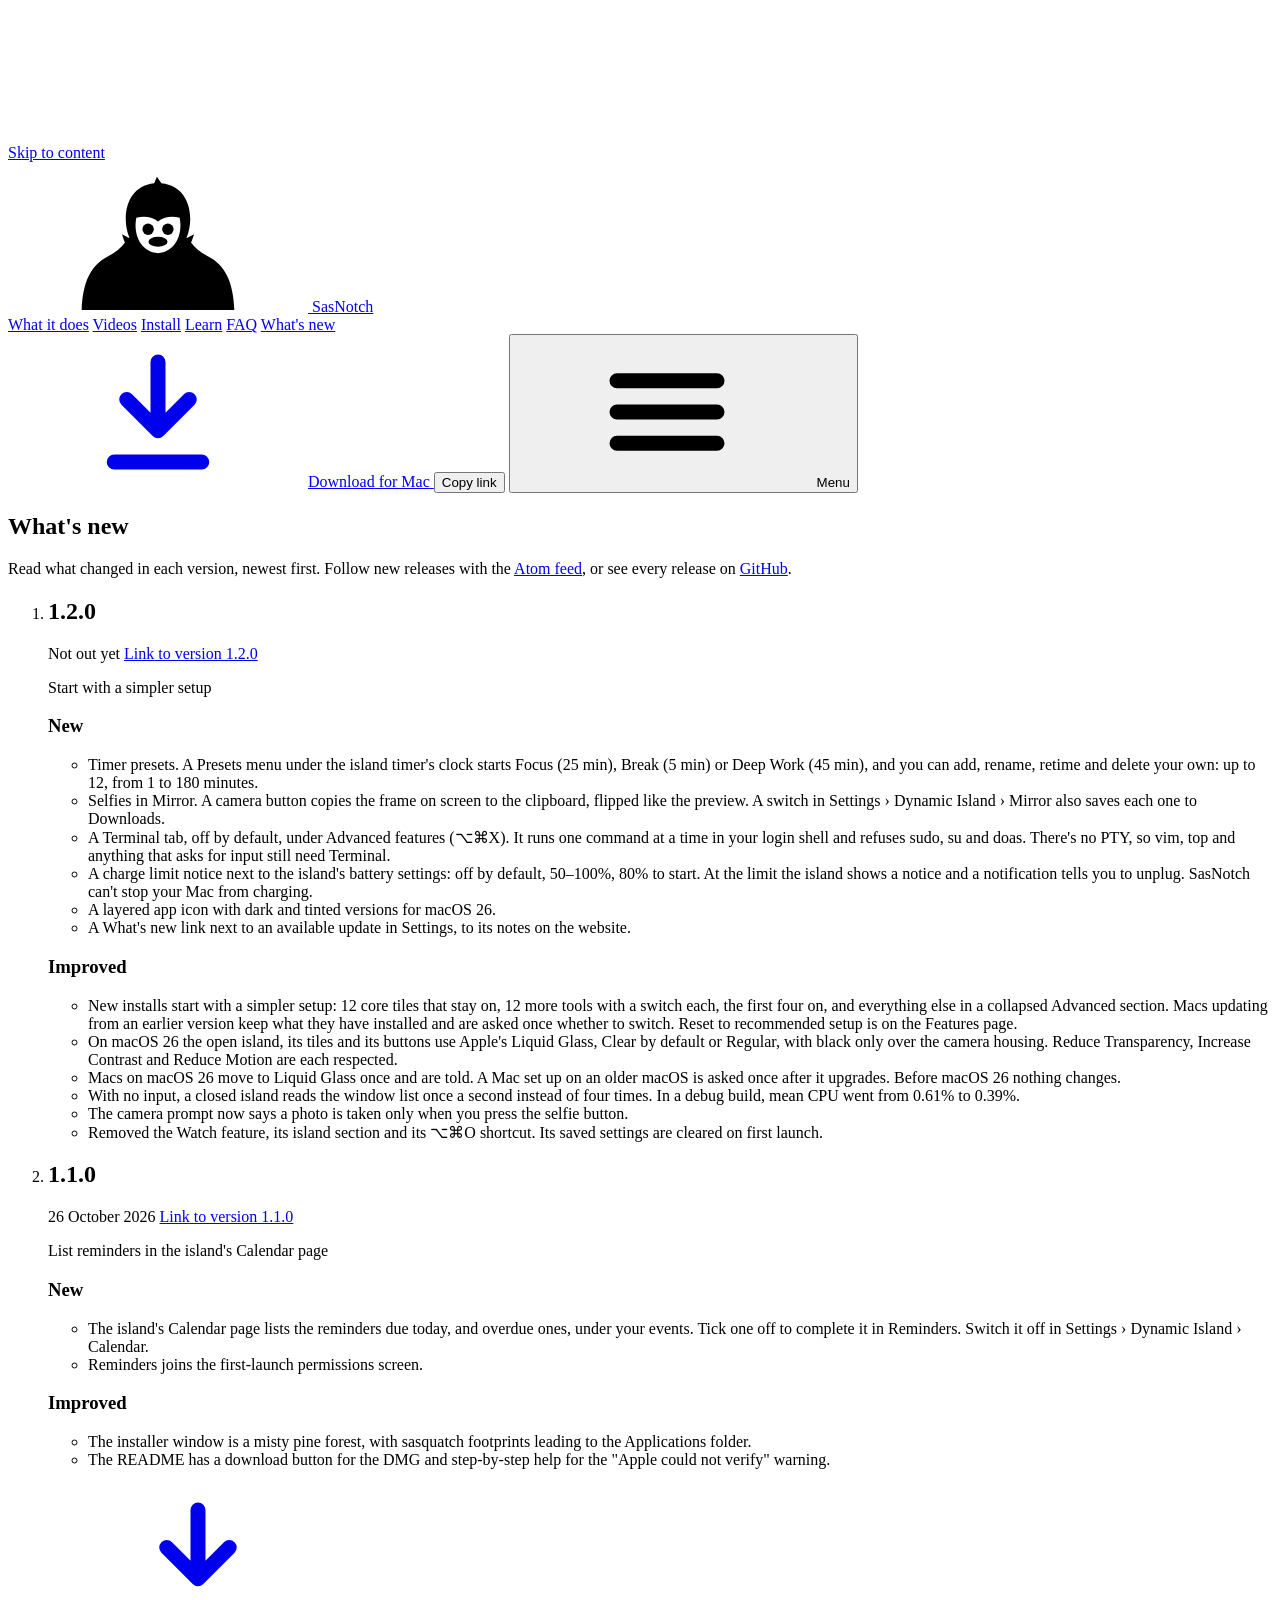
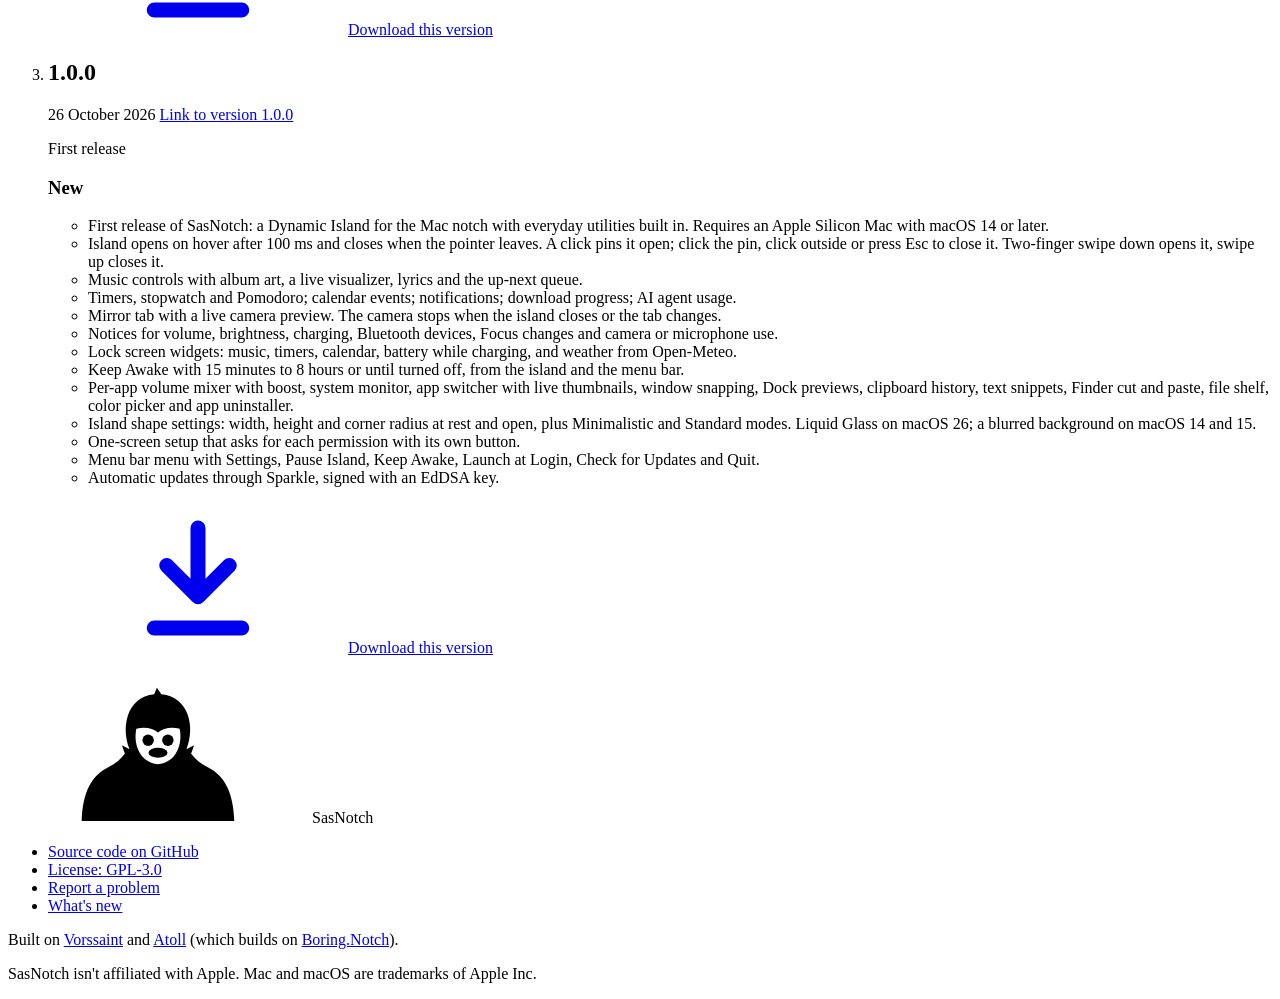
==== public/updates/index.html @ d760af72 "Add generated update notes: /updates page, Atom feed and home card data/releases.json holds the note" ====
<!doctype html>
<!-- Generated by tools/build-site.mjs from data/releases.json. Don't edit by hand. -->
<html lang="en">
<head>
  <meta charset="utf-8">
  <meta name="viewport" content="width=device-width, initial-scale=1">
  <title>What's new in SasNotch</title>
  <meta name="description" content="What changed in each version of SasNotch, the free notch app for Mac.">
  <link rel="canonical" href="https://sasnotch.vercel.app/updates">
  <meta name="theme-color" content="#13281F">
  <meta name="color-scheme" content="light">

  <meta property="og:type" content="website">
  <meta property="og:site_name" content="SasNotch">
  <meta property="og:title" content="What's new in SasNotch">
  <meta property="og:description" content="What changed in each version of SasNotch, the free notch app for Mac.">
  <meta property="og:url" content="https://sasnotch.vercel.app/updates">
  <meta property="og:image" content="https://sasnotch.vercel.app/og.png">
  <meta property="og:image:width" content="1200">
  <meta property="og:image:height" content="630">
  <meta property="og:image:alt" content="A sasquatch peeking from behind a pine tree under a MacBook notch, with the words SasNotch, a cozy little island for your Mac's notch.">
  <meta name="twitter:card" content="summary_large_image">

  <link rel="icon" href="/favicon.svg" type="image/svg+xml">
  <link rel="icon" href="/favicon-32.png" type="image/png" sizes="32x32">
  <link rel="apple-touch-icon" href="/apple-touch-icon.png">
  <link rel="alternate" type="application/atom+xml" title="SasNotch updates" href="https://sasnotch.vercel.app/updates.xml">
  <link rel="preload" href="/fonts/caprasimo-latin.woff2" as="font" type="font/woff2" crossorigin>
  <link rel="preload" href="/fonts/nunito-latin.woff2" as="font" type="font/woff2" crossorigin>
  <link rel="stylesheet" href="/css/site.css">
  <script src="/js/main.js" defer></script>
  <script src="/_vercel/insights/script.js" defer></script>
</head>
<body class="page-updates">
  <a class="skip" href="#main">Skip to content</a>

  <svg class="sprite" aria-hidden="true" focusable="false">
    <symbol id="mark" viewBox="100 180 824 790">
      <path fill-rule="evenodd" d="M110 960C115 810 160 720 250 676C290 656 318 632 338 604C332 590 328 578 322 560C340 570 352 576 362 580C316 470 346 306 492 292L506 258L530 292C678 306 708 470 662 580C672 576 684 570 702 560C696 578 692 590 686 604C706 632 734 656 774 676C864 720 909 810 914 960ZM398 474C440 462 486 470 512 494C538 470 584 462 626 474C644 560 604 654 512 660C420 654 380 560 398 474Z"/>
      <circle cx="460" cy="534" r="30"/><circle cx="564" cy="534" r="30"/><ellipse cx="512" cy="600" rx="50" ry="26"/>
    </symbol>
    <symbol id="i-menu" viewBox="0 0 24 24"><path fill="none" stroke="currentColor" stroke-width="2.4" stroke-linecap="round" d="M4 7h16M4 12h16M4 17h16"/></symbol>
    <symbol id="apple-dl" viewBox="0 0 24 24"><path fill="none" stroke="currentColor" stroke-width="2.4" stroke-linecap="round" stroke-linejoin="round" d="M12 4v11m-5-5 5 5 5-5M5 20h14"/></symbol>
  </svg>

  <header class="nav" id="top">
    <div class="nav-inner">
      <a class="brand" href="/" aria-label="SasNotch home">
        <svg class="brand-mark" aria-hidden="true"><use href="#mark"/></svg>
        <span>SasNotch</span>
      </a>
      <nav class="nav-links" id="nav-links" aria-label="Sections">
        <a href="/#features">What it does</a>
        <a href="/#videos">Videos</a>
        <a href="/#install">Install</a>
        <a href="/#learn">Learn</a>
        <a href="/#faq">FAQ</a>
        <a class="nav-wide" href="/updates" aria-current="page">What's new</a>
      </nav>
      <a class="btn btn-small mac-only" href="https://github.com/Rsunthar2027/SasNotch/releases/latest/download/SasNotch.dmg" data-download>
        <svg class="btn-icon" aria-hidden="true"><use href="#apple-dl"/></svg><span>Download<span class="hide-sm"> for Mac</span></span>
      </a>
      <button class="btn btn-small btn-quiet other-only" type="button" data-copy>Copy link</button>
      <button class="menu-btn" type="button" aria-expanded="false" aria-controls="nav-links" data-menu>
        <svg aria-hidden="true"><use href="#i-menu"/></svg><span class="sr-only">Menu</span>
      </button>
    </div>
  </header>

  <main id="main">
    <section class="section section-updates" aria-labelledby="updates-title">
      <div class="wrap wrap-narrow">
        <h1 id="updates-title">What's new</h1>
        <p class="section-lede">Read what changed in each version, newest first. Follow new releases with the <a href="/updates.xml">Atom feed</a>, or see every release on <a href="https://github.com/Rsunthar2027/SasNotch/releases">GitHub</a>.</p>
        <ol class="releases" role="list">
          <li class="release release-next" id="v1.2.0">
            <div class="release-head">
              <h2 class="release-version">1.2.0</h2>
              <span class="release-date">Not out yet</span>
              <a class="release-link" href="#v1.2.0">Link<span class="sr-only"> to version 1.2.0</span></a>
            </div>
            <p class="release-title">Start with a simpler setup</p>
            <h3 class="release-group">New</h3>
            <ul>
              <li>Timer presets. A Presets menu under the island timer's clock starts Focus (25 min), Break (5 min) or Deep Work (45 min), and you can add, rename, retime and delete your own: up to 12, from 1 to 180 minutes.</li>
              <li>Selfies in Mirror. A camera button copies the frame on screen to the clipboard, flipped like the preview. A switch in Settings › Dynamic Island › Mirror also saves each one to Downloads.</li>
              <li>A Terminal tab, off by default, under Advanced features (⌥⌘X). It runs one command at a time in your login shell and refuses sudo, su and doas. There's no PTY, so vim, top and anything that asks for input still need Terminal.</li>
              <li>A charge limit notice next to the island's battery settings: off by default, 50–100%, 80% to start. At the limit the island shows a notice and a notification tells you to unplug. SasNotch can't stop your Mac from charging.</li>
              <li>A layered app icon with dark and tinted versions for macOS 26.</li>
              <li>A What's new link next to an available update in Settings, to its notes on the website.</li>
            </ul>
            <h3 class="release-group">Improved</h3>
            <ul>
              <li>New installs start with a simpler setup: 12 core tiles that stay on, 12 more tools with a switch each, the first four on, and everything else in a collapsed Advanced section. Macs updating from an earlier version keep what they have installed and are asked once whether to switch. Reset to recommended setup is on the Features page.</li>
              <li>On macOS 26 the open island, its tiles and its buttons use Apple's Liquid Glass, Clear by default or Regular, with black only over the camera housing. Reduce Transparency, Increase Contrast and Reduce Motion are each respected.</li>
              <li>Macs on macOS 26 move to Liquid Glass once and are told. A Mac set up on an older macOS is asked once after it upgrades. Before macOS 26 nothing changes.</li>
              <li>With no input, a closed island reads the window list once a second instead of four times. In a debug build, mean CPU went from 0.61% to 0.39%.</li>
              <li>The camera prompt now says a photo is taken only when you press the selfie button.</li>
              <li>Removed the Watch feature, its island section and its ⌥⌘O shortcut. Its saved settings are cleared on first launch.</li>
            </ul>
          </li>
          <li class="release" id="v1.1.0">
            <div class="release-head">
              <h2 class="release-version">1.1.0</h2>
              <time class="release-date" datetime="2026-10-26">26 October 2026</time>
              <a class="release-link" href="#v1.1.0">Link<span class="sr-only"> to version 1.1.0</span></a>
            </div>
            <p class="release-title">List reminders in the island's Calendar page</p>
            <h3 class="release-group">New</h3>
            <ul>
              <li>The island's Calendar page lists the reminders due today, and overdue ones, under your events. Tick one off to complete it in Reminders. Switch it off in Settings › Dynamic Island › Calendar.</li>
              <li>Reminders joins the first-launch permissions screen.</li>
            </ul>
            <h3 class="release-group">Improved</h3>
            <ul>
              <li>The installer window is a misty pine forest, with sasquatch footprints leading to the Applications folder.</li>
              <li>The README has a download button for the DMG and step-by-step help for the &quot;Apple could not verify&quot; warning.</li>
            </ul>
            <p class="release-get"><a class="btn btn-small" href="https://github.com/Rsunthar2027/SasNotch/releases/download/v1.1.0/SasNotch.dmg" data-download><svg class="btn-icon" aria-hidden="true"><use href="#apple-dl"/></svg>Download this version</a></p>
          </li>
          <li class="release" id="v1.0.0">
            <div class="release-head">
              <h2 class="release-version">1.0.0</h2>
              <time class="release-date" datetime="2026-10-26">26 October 2026</time>
              <a class="release-link" href="#v1.0.0">Link<span class="sr-only"> to version 1.0.0</span></a>
            </div>
            <p class="release-title">First release</p>
            <h3 class="release-group">New</h3>
            <ul>
              <li>First release of SasNotch: a Dynamic Island for the Mac notch with everyday utilities built in. Requires an Apple Silicon Mac with macOS 14 or later.</li>
              <li>Island opens on hover after 100 ms and closes when the pointer leaves. A click pins it open; click the pin, click outside or press Esc to close it. Two-finger swipe down opens it, swipe up closes it.</li>
              <li>Music controls with album art, a live visualizer, lyrics and the up-next queue.</li>
              <li>Timers, stopwatch and Pomodoro; calendar events; notifications; download progress; AI agent usage.</li>
              <li>Mirror tab with a live camera preview. The camera stops when the island closes or the tab changes.</li>
              <li>Notices for volume, brightness, charging, Bluetooth devices, Focus changes and camera or microphone use.</li>
              <li>Lock screen widgets: music, timers, calendar, battery while charging, and weather from Open-Meteo.</li>
              <li>Keep Awake with 15 minutes to 8 hours or until turned off, from the island and the menu bar.</li>
              <li>Per-app volume mixer with boost, system monitor, app switcher with live thumbnails, window snapping, Dock previews, clipboard history, text snippets, Finder cut and paste, file shelf, color picker and app uninstaller.</li>
              <li>Island shape settings: width, height and corner radius at rest and open, plus Minimalistic and Standard modes. Liquid Glass on macOS 26; a blurred background on macOS 14 and 15.</li>
              <li>One-screen setup that asks for each permission with its own button.</li>
              <li>Menu bar menu with Settings, Pause Island, Keep Awake, Launch at Login, Check for Updates and Quit.</li>
              <li>Automatic updates through Sparkle, signed with an EdDSA key.</li>
            </ul>
            <p class="release-get"><a class="btn btn-small" href="https://github.com/Rsunthar2027/SasNotch/releases/download/v1.0.0/SasNotch.dmg" data-download><svg class="btn-icon" aria-hidden="true"><use href="#apple-dl"/></svg>Download this version</a></p>
          </li>
        </ol>
      </div>
    </section>
  </main>

  <footer class="footer">
    <div class="wrap footer-inner">
      <div class="footer-brand">
        <svg class="brand-mark" aria-hidden="true"><use href="#mark"/></svg>
        <span>SasNotch</span>
      </div>
      <ul class="footer-links" role="list">
        <li><a href="https://github.com/Rsunthar2027/SasNotch">Source code on GitHub</a></li>
        <li><a href="https://github.com/Rsunthar2027/SasNotch/blob/main/LICENSE">License: GPL-3.0</a></li>
        <li><a href="https://github.com/Rsunthar2027/SasNotch/issues/new/choose">Report a problem</a></li>
        <li><a href="/updates">What's new</a></li>
      </ul>
      <p class="credits">Built on <a href="https://github.com/vorssaint/vorssaint-utils">Vorssaint</a> and <a href="https://github.com/Ebullioscopic/Atoll">Atoll</a> (which builds on <a href="https://github.com/TheBoredTeam/boring.notch">Boring.Notch</a>).</p>
      <p class="legal">SasNotch isn't affiliated with Apple. Mac and macOS are trademarks of Apple Inc.</p>
    </div>
  </footer>
  <div class="toast" role="status" aria-live="polite" data-toast><span data-toast-text></span> <a href="/#install-0:00" data-jump data-toast-link hidden>Watch the 45s guide</a></div>
</body>
</html>
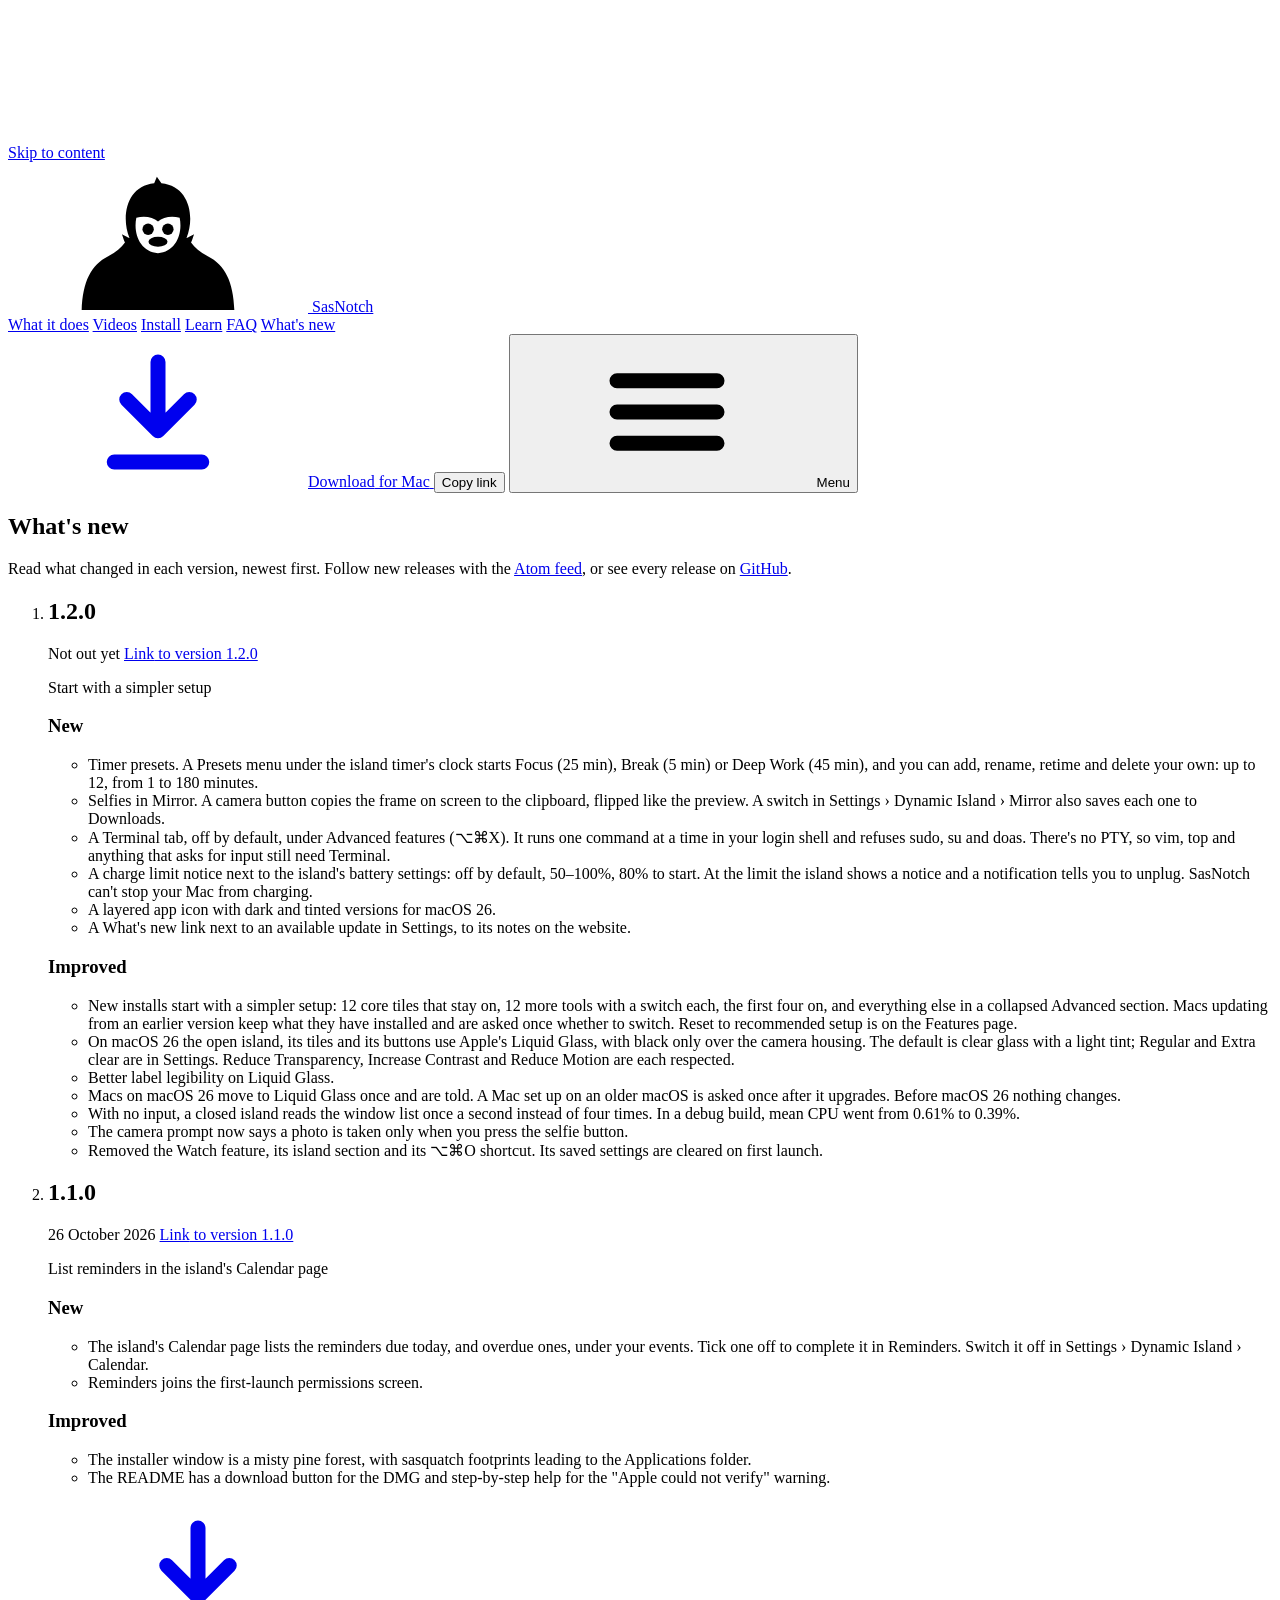
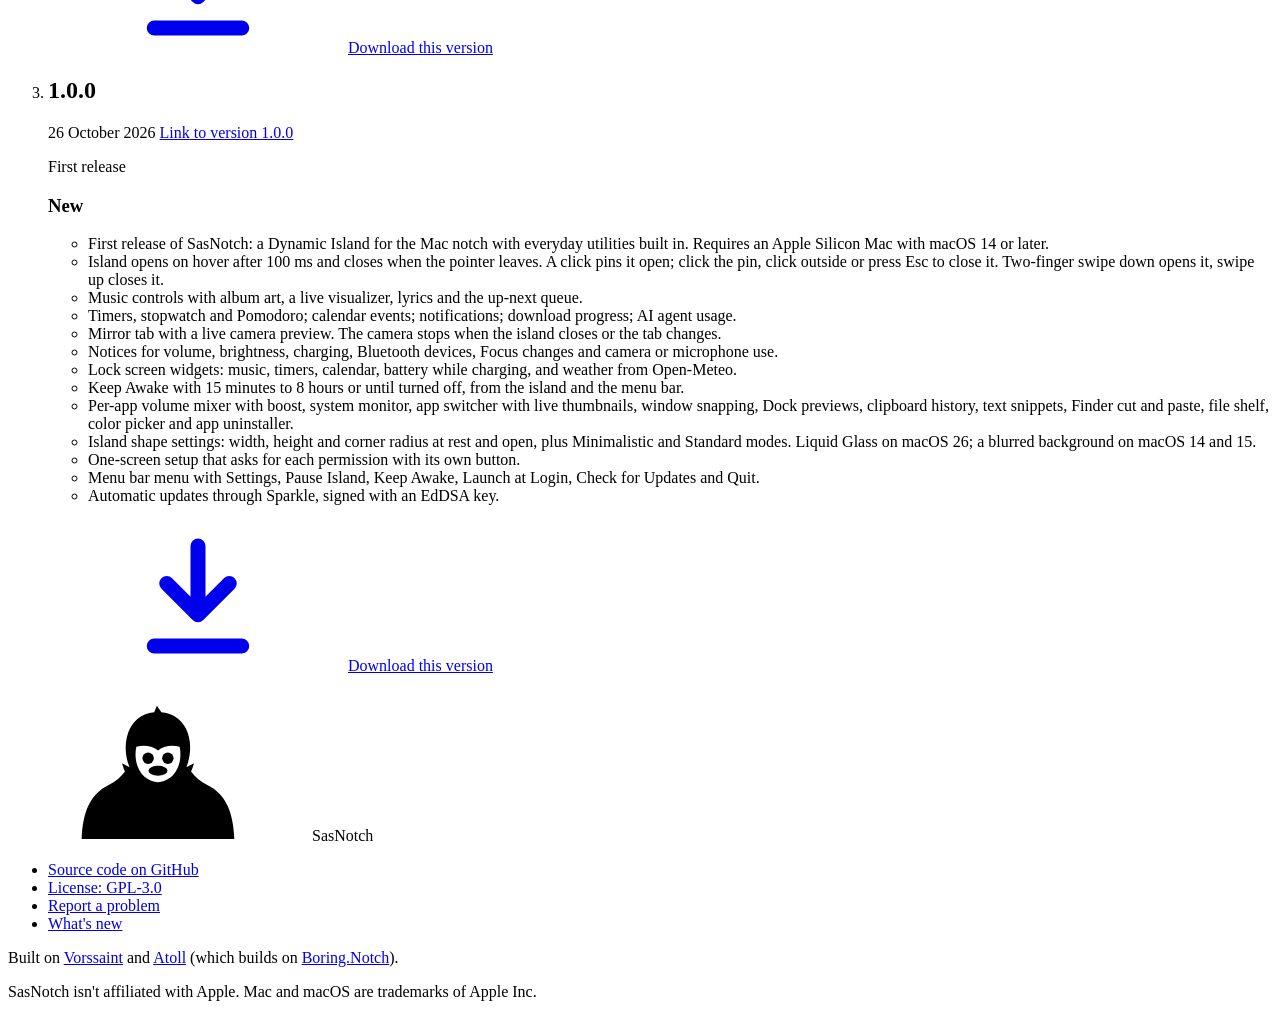
==== commit bf4cb961: "Add the glass legibility change to the 1.2.0 notes Co-Authored-By: Claude Opus 5.5 <noreply@anthropi" ====
--- a/public/updates/index.html
+++ b/public/updates/index.html
@@ -92,7 +92,8 @@
             <h3 class="release-group">Improved</h3>
             <ul>
               <li>New installs start with a simpler setup: 12 core tiles that stay on, 12 more tools with a switch each, the first four on, and everything else in a collapsed Advanced section. Macs updating from an earlier version keep what they have installed and are asked once whether to switch. Reset to recommended setup is on the Features page.</li>
-              <li>On macOS 26 the open island, its tiles and its buttons use Apple's Liquid Glass, Clear by default or Regular, with black only over the camera housing. Reduce Transparency, Increase Contrast and Reduce Motion are each respected.</li>
+              <li>On macOS 26 the open island, its tiles and its buttons use Apple's Liquid Glass, with black only over the camera housing. The default is clear glass with a light tint; Regular and Extra clear are in Settings. Reduce Transparency, Increase Contrast and Reduce Motion are each respected.</li>
+              <li>Better label legibility on Liquid Glass.</li>
               <li>Macs on macOS 26 move to Liquid Glass once and are told. A Mac set up on an older macOS is asked once after it upgrades. Before macOS 26 nothing changes.</li>
               <li>With no input, a closed island reads the window list once a second instead of four times. In a debug build, mean CPU went from 0.61% to 0.39%.</li>
               <li>The camera prompt now says a photo is taken only when you press the selfie button.</li>
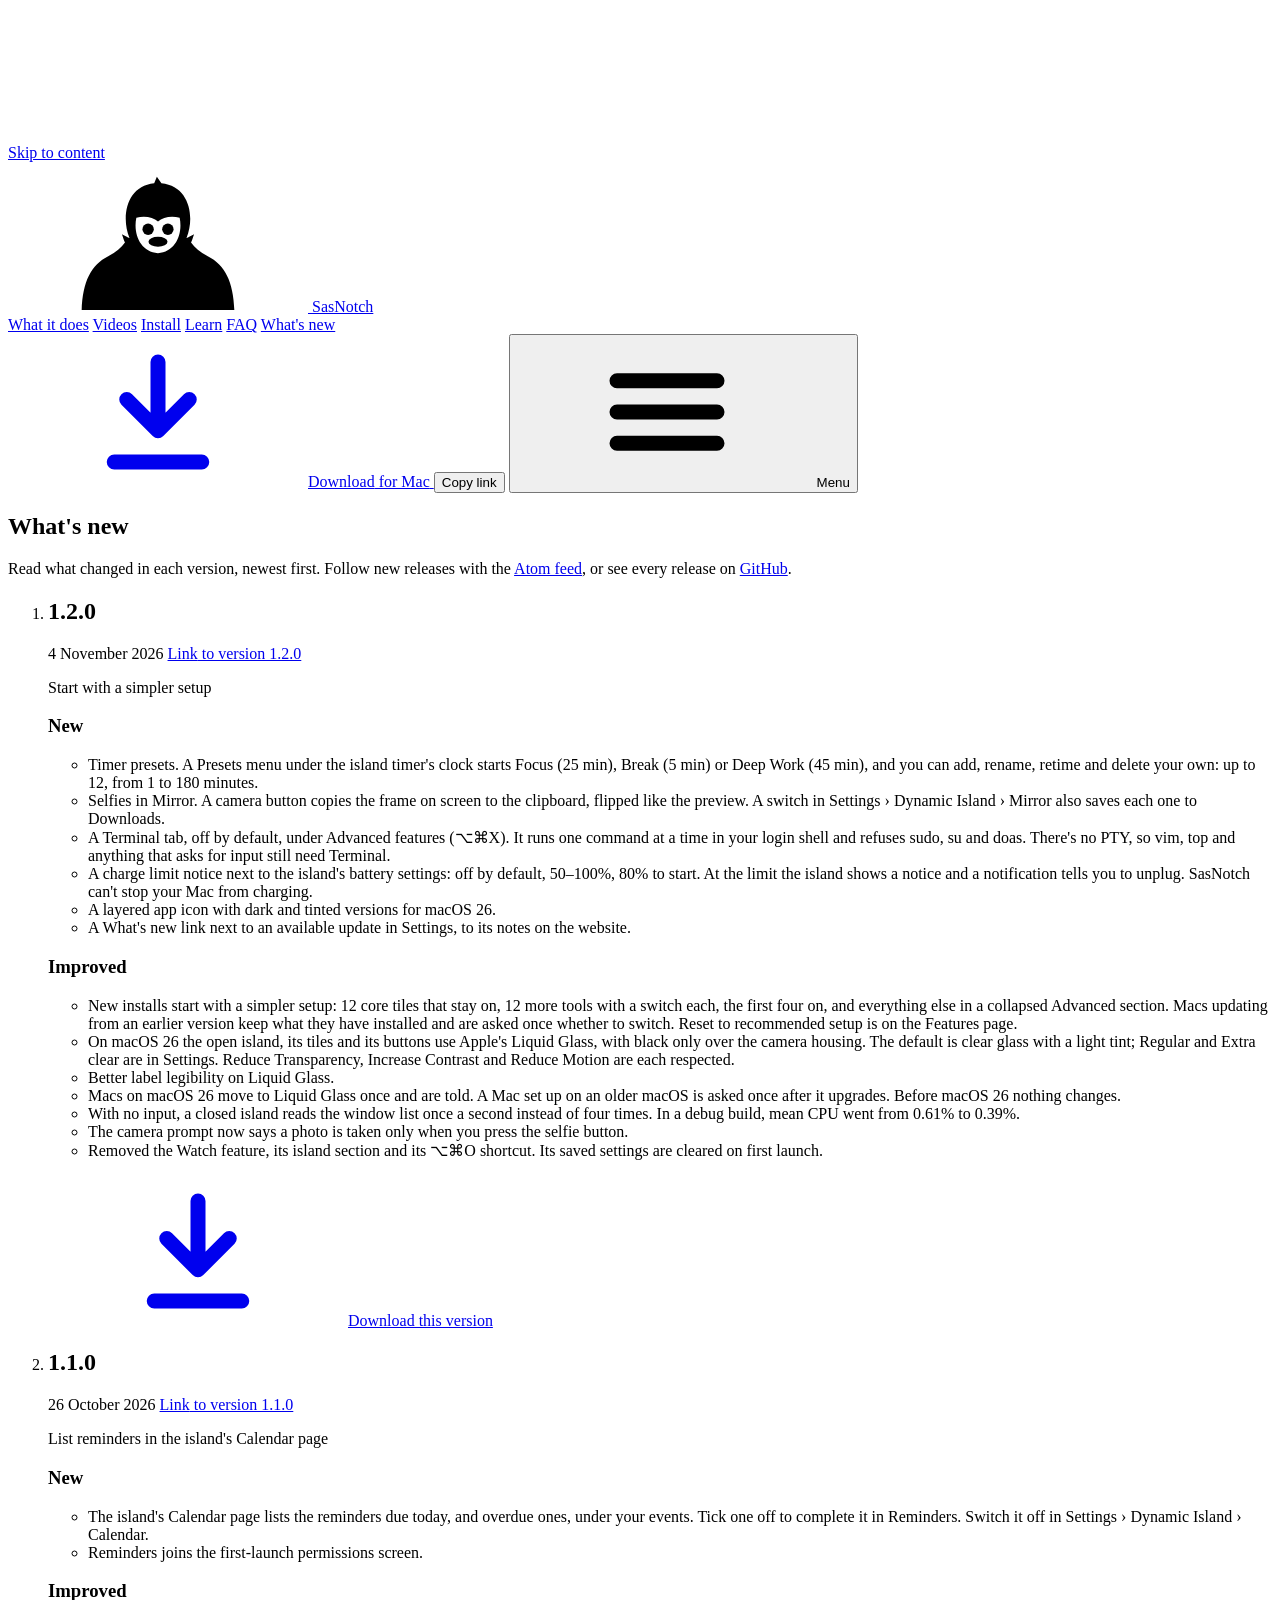
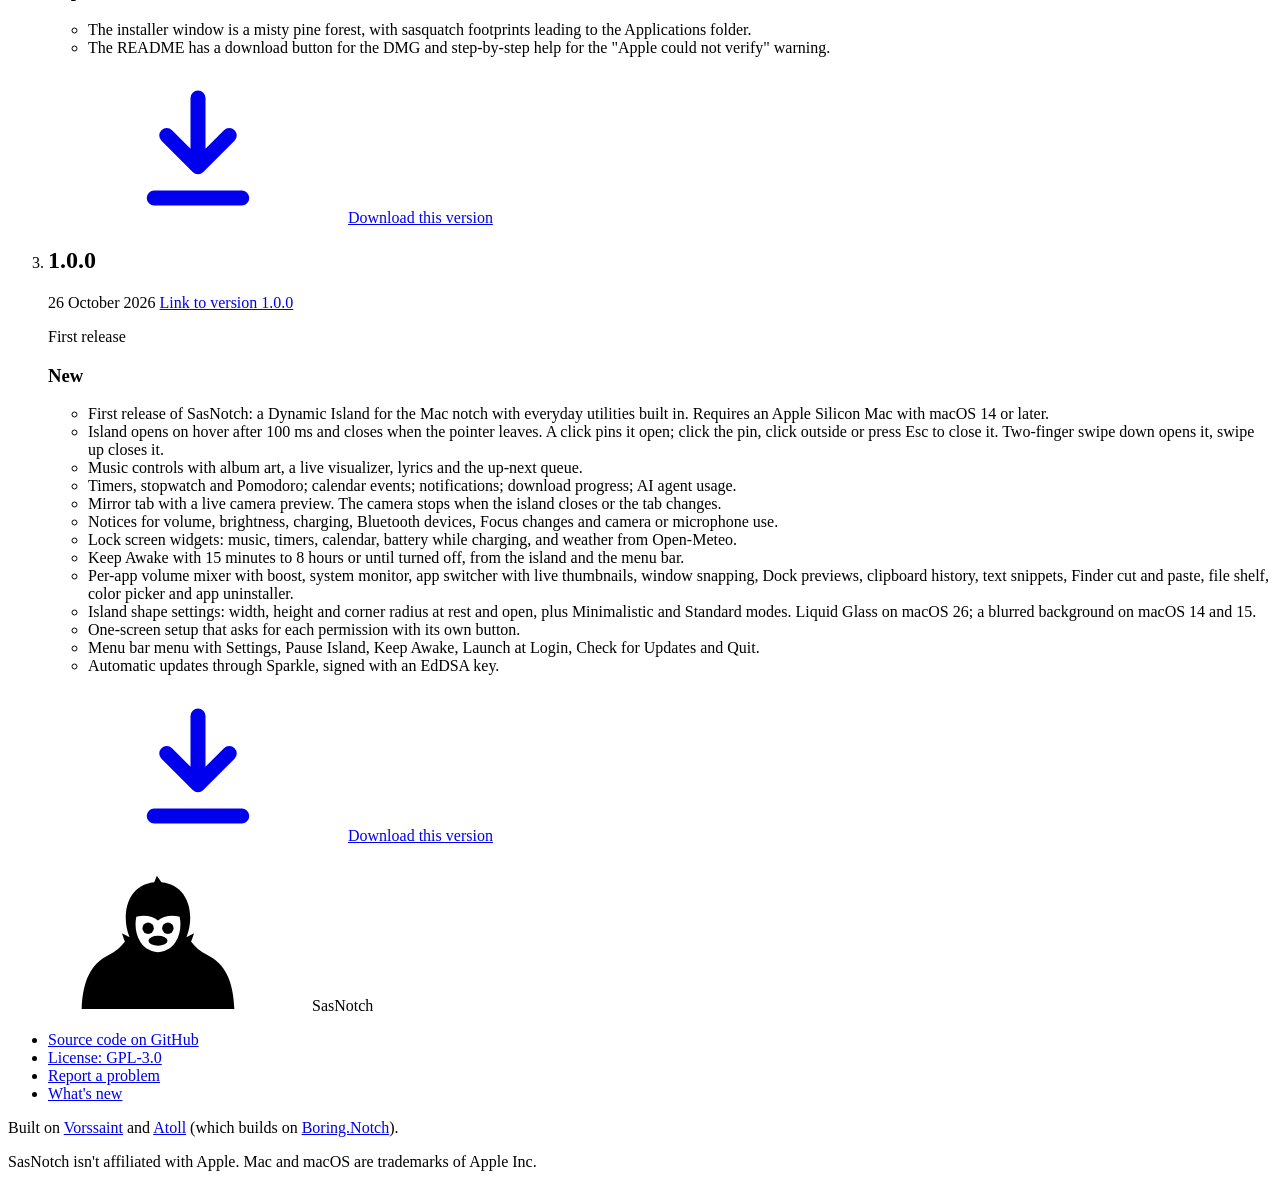
==== commit 808fe304: "Add the 1.2.0 release date and measured sizes The published 1.2.0 DMG is 23,204,437 bytes and it tak" ====
--- a/public/updates/index.html
+++ b/public/updates/index.html
@@ -73,10 +73,10 @@
         <h1 id="updates-title">What's new</h1>
         <p class="section-lede">Read what changed in each version, newest first. Follow new releases with the <a href="/updates.xml">Atom feed</a>, or see every release on <a href="https://github.com/Rsunthar2027/SasNotch/releases">GitHub</a>.</p>
         <ol class="releases" role="list">
-          <li class="release release-next" id="v1.2.0">
+          <li class="release" id="v1.2.0">
             <div class="release-head">
               <h2 class="release-version">1.2.0</h2>
-              <span class="release-date">Not out yet</span>
+              <time class="release-date" datetime="2026-11-04">4 November 2026</time>
               <a class="release-link" href="#v1.2.0">Link<span class="sr-only"> to version 1.2.0</span></a>
             </div>
             <p class="release-title">Start with a simpler setup</p>
@@ -99,6 +99,7 @@
               <li>The camera prompt now says a photo is taken only when you press the selfie button.</li>
               <li>Removed the Watch feature, its island section and its ⌥⌘O shortcut. Its saved settings are cleared on first launch.</li>
             </ul>
+            <p class="release-get"><a class="btn btn-small" href="https://github.com/Rsunthar2027/SasNotch/releases/download/v1.2.0/SasNotch.dmg" data-download><svg class="btn-icon" aria-hidden="true"><use href="#apple-dl"/></svg>Download this version</a></p>
           </li>
           <li class="release" id="v1.1.0">
             <div class="release-head">
